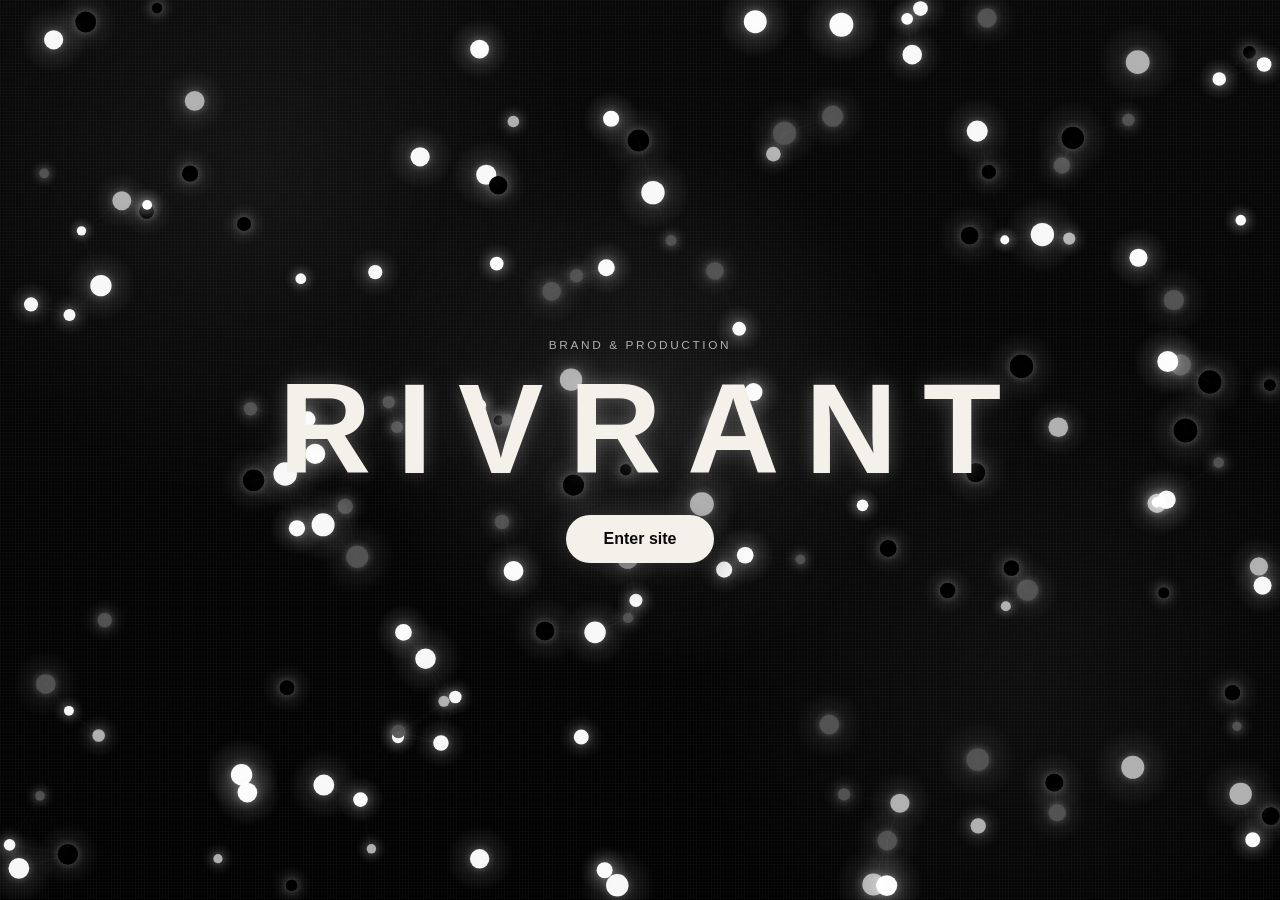
==== index.html @ 8c3633f3 "Update index.html" ====
<!DOCTYPE html>
<html lang="en">
<head>
  <meta charset="UTF-8">
  <meta name="viewport" content="width=device-width, initial-scale=1.0">
  <title>RIVRANT</title>
  <meta name="description" content="RIVRANT is a creative production studio focused on cinematic visuals, culture-led storytelling, and high-end brand direction.">
  <link rel="stylesheet" href="style.css">
</head>
<body class="intro">
  <canvas id="particleOrbit"></canvas>
  <div class="page-bg"></div>
  <div class="noise"></div>

  <main class="intro-container">
    <span class="eyebrow">Brand &amp; Production</span>
    <h1>RIVRANT</h1>
    <a href="home.html" class="btn">Enter site</a>
  </main>

  <script>
const canvas = document.getElementById("particleOrbit");
const ctx = canvas.getContext("2d", { alpha: true });

let particles = [];
let w = 0;
let h = 0;
let dpr = Math.min(window.devicePixelRatio || 1, 2);
let animationFrame;
let resizeTimer;

const isMobile = () => window.matchMedia("(max-width: 768px)").matches;

function getViewport() {
  return {
    width: Math.max(1, document.documentElement.clientWidth || window.innerWidth),
    height: Math.max(1, window.innerHeight || document.documentElement.clientHeight)
  };
}

function resize(force = false) {
  const viewport = getViewport();
  const nextW = Math.round(viewport.width);
  const nextH = Math.round(viewport.height);

  // Prevent mobile browser-bar dragging from constantly rebuilding the animation.
  const tinyMobileHeightShift = isMobile() && nextW === w && Math.abs(nextH - h) < 90;
  if (!force && tinyMobileHeightShift) return;

  const oldW = w || nextW;
  const oldH = h || nextH;

  w = nextW;
  h = nextH;
  dpr = Math.min(window.devicePixelRatio || 1, 2);

  canvas.width = Math.floor(w * dpr);
  canvas.height = Math.floor(h * dpr);
  canvas.style.width = w + "px";
  canvas.style.height = h + "px";
  ctx.setTransform(dpr, 0, 0, dpr, 0, 0);

  if (!particles.length || force) {
    init();
    return;
  }

  const scaleX = w / oldW;
  const scaleY = h / oldH;
  particles.forEach((particle) => {
    particle.x = Math.min(w - particle.size, Math.max(particle.size, particle.x * scaleX));
    particle.y = Math.min(h - particle.size, Math.max(particle.size, particle.y * scaleY));
  });
}

class Particle {
  constructor() {
    this.size = isMobile() ? 4 + Math.random() * 5.5 : 4.5 + Math.random() * 7.5;
    this.x = this.size + Math.random() * Math.max(1, w - this.size * 2);
    this.y = this.size + Math.random() * Math.max(1, h - this.size * 2);

    const speed = isMobile() ? 0.45 + Math.random() * 0.75 : 0.55 + Math.random() * 1.05;
    const angle = Math.random() * Math.PI * 2;
    this.vx = Math.cos(angle) * speed;
    this.vy = Math.sin(angle) * speed;

    this.pulse = Math.random() * Math.PI * 2;
    this.pulseSpeed = 0.018 + Math.random() * 0.025;

    const palette = [
      { core: "rgba(255,255,255,0.98)", glow: "rgba(255,255,255,0.14)", line: "rgba(255,255,255," },
      { core: "rgba(225,225,225,0.96)", glow: "rgba(245,245,245,0.11)", line: "rgba(230,230,230," },
      { core: "rgba(165,165,165,0.94)", glow: "rgba(210,210,210,0.09)", line: "rgba(205,205,205," },
      { core: "rgba(82,82,82,0.95)", glow: "rgba(255,255,255,0.07)", line: "rgba(170,170,170," },
      { core: "rgba(12,12,12,0.98)", glow: "rgba(255,255,255,0.08)", line: "rgba(135,135,135," }
    ];

    Object.assign(this, palette[Math.floor(Math.random() * palette.length)]);
  }

  update() {
    this.x += this.vx;
    this.y += this.vy;
    this.pulse += this.pulseSpeed;

    if (this.x <= this.size) {
      this.x = this.size;
      this.vx *= -1;
    } else if (this.x >= w - this.size) {
      this.x = w - this.size;
      this.vx *= -1;
    }

    if (this.y <= this.size) {
      this.y = this.size;
      this.vy *= -1;
    } else if (this.y >= h - this.size) {
      this.y = h - this.size;
      this.vy *= -1;
    }
  }

  draw() {
    const pulseGlow = 1 + Math.sin(this.pulse) * 0.08;
    const glowRadius = this.size * (3.2 * pulseGlow);

    const gradient = ctx.createRadialGradient(this.x, this.y, 0, this.x, this.y, glowRadius);
    gradient.addColorStop(0, this.glow);
    gradient.addColorStop(0.28, this.glow);
    gradient.addColorStop(1, "rgba(255,255,255,0)");

    ctx.save();
    ctx.globalCompositeOperation = "screen";
    ctx.beginPath();
    ctx.arc(this.x, this.y, glowRadius, 0, Math.PI * 2);
    ctx.fillStyle = gradient;
    ctx.fill();
    ctx.restore();

    ctx.save();
    ctx.shadowBlur = 8;
    ctx.shadowColor = "rgba(255,255,255,0.28)";
    ctx.beginPath();
    ctx.arc(this.x, this.y, this.size, 0, Math.PI * 2);
    ctx.fillStyle = this.core;
    ctx.fill();
    ctx.restore();
  }
}

function init() {
  particles = [];
  const amount = isMobile() ? 80 : 150;

  for (let i = 0; i < amount; i++) {
    particles.push(new Particle());
  }
}

function connectParticles() {
  const maxDistance = isMobile() ? 128 : 300;

  for (let i = 0; i < particles.length; i++) {
    for (let j = i + 1; j < particles.length; j++) {
      const dx = particles[i].x - particles[j].x;
      const dy = particles[i].y - particles[j].y;
      const distance = Math.sqrt(dx * dx + dy * dy);

      if (distance < maxDistance) {
        const opacity = Math.max(0, 0.10 - distance / 950);
        ctx.beginPath();
        ctx.moveTo(particles[i].x, particles[i].y);
        ctx.lineTo(particles[j].x, particles[j].y);
        ctx.strokeStyle = particles[i].line + opacity + ")";
        ctx.lineWidth = 0.65;
        ctx.stroke();
      }
    }
  }
}

function animate() {
  ctx.clearRect(0, 0, w, h);

  particles.forEach((particle) => {
    particle.update();
    particle.draw();
  });

  connectParticles();
  animationFrame = requestAnimationFrame(animate);
}

function queueResize(force = false) {
  clearTimeout(resizeTimer);
  resizeTimer = setTimeout(() => resize(force), 120);
}

// Stop the index screen from rubber-band scrolling/glitching on mobile.
document.addEventListener("touchmove", (event) => event.preventDefault(), { passive: false });
window.addEventListener("resize", () => queueResize(false), { passive: true });
window.addEventListener("orientationchange", () => queueResize(true), { passive: true });

resize(true);
animate();
</script>
</body>
</html>
---- style.css ----
:root {
  --bg: #050505;
  --bg-soft: #0b0b0b;
  --panel: rgba(255,255,255,0.06);
  --panel-strong: rgba(255,255,255,0.1);
  --text: #f4f1eb;
  --muted: rgba(244,241,235,0.7);
  --line: rgba(255,255,255,0.1);
  --max: 1240px;
  --shadow: 0 20px 60px rgba(0,0,0,0.35);
}

* {
  box-sizing: border-box;
  margin: 0;
  padding: 0;
}

html {
  scroll-behavior: smooth;
}

body {
  font-family: Inter, -apple-system, BlinkMacSystemFont, "Segoe UI", sans-serif;
  background: var(--bg);
  color: var(--text);
  line-height: 1.5;
  overflow-x: hidden;
}

a {
  color: inherit;
  text-decoration: none;
}

img,
video {
  max-width: 100%;
  display: block;
}

.page-bg {
  position: fixed;
  inset: 0;
  z-index: -2;
  background:
    radial-gradient(circle at top left, rgba(255,255,255,0.08), transparent 34%),
    radial-gradient(circle at 80% 10%, rgba(255,255,255,0.03), transparent 24%),
    linear-gradient(180deg, #090909 0%, #040404 100%);
}

.noise {
  position: fixed;
  inset: 0;
  z-index: -1;
  pointer-events: none;
  opacity: 0.025;
  background-image:
    linear-gradient(rgba(255,255,255,0.75) 1px, transparent 1px),
    linear-gradient(90deg, rgba(255,255,255,0.75) 1px, transparent 1px);
  background-size: 3px 3px;
}

.container {
  width: min(var(--max), calc(100% - 40px));
  margin: 0 auto;
}

.section {
  padding: 90px 0;
}

.eyebrow {
  display: inline-block;
  margin-bottom: 18px;
  color: var(--muted);
  text-transform: uppercase;
  letter-spacing: 0.22em;
  font-size: 0.74rem;
}

.section-title {
  font-size: clamp(2rem, 4vw, 4rem);
  line-height: 0.95;
  letter-spacing: -0.04em;
  margin-bottom: 16px;
}

.section-copy {
  max-width: 640px;
  color: var(--muted);
  font-size: 1.02rem;
}

.nav {
  position: sticky;
  top: 0;
  z-index: 50;
  border-bottom: 1px solid var(--line);
  background: rgba(5,5,5,0.72);
  backdrop-filter: blur(16px);
}

.nav-inner {
  width: min(var(--max), calc(100% - 40px));
  margin: 0 auto;
  min-height: 74px;
  display: flex;
  align-items: center;
  justify-content: center;
  gap: 24px;
}

.logo {
  font-size: 0.95rem;
  letter-spacing: 0.36em;
  font-weight: 700;
  flex-shrink: 0;
}

.nav-links {
  display: flex;
  flex-wrap: wrap;
  justify-content: flex-end;
  gap: 18px;
}

.nav-links a {
  color: var(--muted);
  font-size: 0.92rem;
  transition: color 0.25s ease, opacity 0.25s ease, border-color 0.25s ease, background 0.25s ease;
}

.nav-links a:hover,
.nav-links a.active {
  color: var(--text);
}

body.intro {
  min-height: 100vh;
  overflow: hidden;
  background: var(--bg);
  color: var(--text);
  position: relative;
}

#particleOrbit {
  position: fixed;
  inset: 0;
  width: 100%;
  height: 100%;
  z-index: 0;
  pointer-events: none;
  opacity: 1;
}

.intro {
  min-height: 100vh;
  text-align: center;
}

.intro-container {
  position: relative;
  z-index: 2;
  min-height: 100vh;
  width: min(var(--max), calc(100% - 40px));
  margin: 0 auto;
  padding: 0 20px;
  display: flex;
  flex-direction: column;
  justify-content: center;
  align-items: center;
  text-align: center;
}

.intro .eyebrow {
  margin-bottom: 16px;
}

.intro h1 {
  font-size: clamp(3.4rem, 12vw, 8rem);
  line-height: 0.9;
  letter-spacing: 0.24em;
  margin-bottom: 14px;
}

.intro p {
  max-width: 560px;
  margin: 0 auto;
  color: var(--muted);
  font-size: 1.02rem;
}

.btn,
.btn-secondary {
  display: inline-flex;
  align-items: center;
  justify-content: center;
  min-height: 48px;
  padding: 0 22px;
  border-radius: 999px;
  border: 1px solid transparent;
  transition: transform 0.25s ease, border-color 0.25s ease, background 0.25s ease;
}

.btn {
  margin-top: 28px;
  background: var(--text);
  color: #090909;
  font-weight: 600;
}

.btn:hover,
.btn-secondary:hover {
  transform: translateY(-2px);
}

.btn-secondary {
  border-color: var(--line);
  color: var(--text);
  background: rgba(255,255,255,0.04);
}

.cta-row {
  display: flex;
  gap: 14px;
  flex-wrap: wrap;
  margin-top: 30px;
}

.cta-row .btn,
.cta-row .btn-secondary {
  margin-top: 0;
}

.hero {
  min-height: calc(100vh - 74px);
  display: grid;
  align-items: end;
  padding: 64px 0 70px;
}

.hero-grid {
  display: grid;
  grid-template-columns: 1.15fr 0.85fr;
  gap: 28px;
  align-items: stretch;
}

.hero-copy {
  display: flex;
  flex-direction: column;
  justify-content: end;
}

.hero-copy h1 {
  font-size: clamp(3rem, 7vw, 6.8rem);
  line-height: 0.92;
  letter-spacing: -0.05em;
  max-width: 820px;
}

.hero-copy p {
  max-width: 620px;
  margin-top: 18px;
  color: var(--muted);
  font-size: 1.06rem;
}

.hero-editorial-split {
  position: relative;
  min-height: calc(100vh - 74px);
  display: flex;
  align-items: center;
  overflow: hidden;
  padding: 0;
}

.hero-backdrop {
  position: absolute;
  inset: 0;
  z-index: 0;
}

.hero-bg-image {
  width: 100%;
  height: 100%;
  object-fit: cover;
  object-position: center center;
  filter: blur(6px) saturate(0.9) brightness(0.55);
  transform: scale(1.06);
}

.hero-editorial-wash {
  position: absolute;
  inset: 0;
  z-index: 1;
  background:
    linear-gradient(90deg, rgba(0,0,0,0.72) 0%, rgba(0,0,0,0.42) 42%, rgba(0,0,0,0.52) 100%),
    linear-gradient(180deg, rgba(0,0,0,0.18) 0%, rgba(0,0,0,0.28) 40%, rgba(0,0,0,0.74) 100%);
}

.hero-editorial-shell {
  position: relative;
  z-index: 2;
  display: grid;
  grid-template-columns: minmax(0, 1fr) 420px;
  gap: 34px;
  align-items: center;
  width: 100%;
  padding: 72px 0;
}

.editorial-copy {
  max-width: 700px;
}

.editorial-copy h1 {
  max-width: 760px;
  font-size: clamp(3.2rem, 7vw, 6.6rem);
  line-height: 0.9;
  letter-spacing: -0.05em;
  text-wrap: balance;
}

.editorial-copy p {
  max-width: 560px;
  margin-top: 18px;
  font-size: 1.04rem;
  color: rgba(244,241,235,0.82);
}

.hero-editorial-panel {
  position: relative;
  height: min(72vh, 760px);
  min-height: 520px;
  border-radius: 28px;
  overflow: hidden;
  border: 1px solid rgba(255,255,255,0.14);
  box-shadow: 0 30px 80px rgba(0,0,0,0.45);
  background: rgba(255,255,255,0.04);
}

.hero-panel-image {
  width: 100%;
  height: 100%;
  object-fit: cover;
  object-position: center top;
}

.hero-panel-badge {
  position: absolute;
  left: 18px;
  bottom: 18px;
  padding: 10px 14px;
  border-radius: 999px;
  background: rgba(0,0,0,0.52);
  border: 1px solid rgba(255,255,255,0.12);
  backdrop-filter: blur(10px);
  font-size: 0.8rem;
  letter-spacing: 0.14em;
  text-transform: uppercase;
}

.hero-card,
.feature-card,
.stat,
.gallery-item,
.contact-card,
.service-card,
.mosaic-card,
.video-card {
  border: 1px solid var(--line);
  background: var(--panel);
  border-radius: 24px;
  overflow: hidden;
  box-shadow: var(--shadow);
}

.hero-card {
  min-height: 540px;
  position: relative;
}

.cover {
  width: 100%;
  height: 100%;
  object-fit: cover;
}

.card-overlay {
  position: absolute;
  inset: auto 0 0 0;
  padding: 22px;
  background: linear-gradient(180deg, transparent, rgba(0,0,0,0.74));
}

.card-overlay h3 {
  font-size: 1.1rem;
  margin-bottom: 6px;
}

.card-overlay p {
  color: rgba(255,255,255,0.76);
  font-size: 0.95rem;
}

.stats-grid,
.services-grid,
.gallery-grid,
.contact-grid,
.mosaic-grid,
.feature-grid {
  display: grid;
  gap: 18px;
}

.stats-grid {
  grid-template-columns: repeat(3, 1fr);
  margin-top: 26px;
}

.stat {
  padding: 22px;
}

.stat strong {
  display: block;
  font-size: 2rem;
  margin-bottom: 6px;
}

.stat span {
  color: var(--muted);
  font-size: 0.95rem;
}

.services-grid {
  grid-template-columns: repeat(3, 1fr);
  margin-top: 32px;
}

.service-card {
  padding: 26px;
}

.service-card h3 {
  margin-bottom: 10px;
  font-size: 1.08rem;
}

.service-card p {
  color: var(--muted);
}

.feature-grid {
  grid-template-columns: 1.2fr 0.8fr;
}

.feature-card {
  min-height: 420px;
  position: relative;
}

.feature-card.copy {
  padding: 34px;
  display: flex;
  flex-direction: column;
  justify-content: space-between;
}

.feature-card.copy p,
.feature-card.copy li {
  color: var(--muted);
}

.feature-card.copy ul {
  padding-left: 18px;
  display: grid;
  gap: 12px;
}

.mosaic-grid {
  grid-template-columns: repeat(12, 1fr);
  margin-top: 28px;
}

.mosaic-card {
  position: relative;
  min-height: 250px;
}

.mosaic-card.tall {
  grid-column: span 4;
  min-height: 540px;
}

.mosaic-card.wide {
  grid-column: span 8;
  min-height: 540px;
}

.mosaic-card.half {
  grid-column: span 6;
  min-height: 380px;
}

.mosaic-card .label {
  position: absolute;
  left: 18px;
  bottom: 18px;
  padding: 10px 14px;
  border-radius: 999px;
  background: rgba(0,0,0,0.5);
  border: 1px solid rgba(255,255,255,0.12);
  backdrop-filter: blur(10px);
  font-size: 0.9rem;
}

.gallery-grid {
  grid-template-columns: repeat(3, 1fr);
  margin-top: 30px;
}

.gallery-item {
  position: relative;
  aspect-ratio: 4 / 5;
}

.gallery-caption {
  position: absolute;
  inset: auto 14px 14px 14px;
  padding: 12px 14px;
  border-radius: 16px;
  background: rgba(0,0,0,0.42);
  backdrop-filter: blur(8px);
  font-size: 0.92rem;
}

.page-hero {
  padding: 76px 0 20px;
}

.page-hero-grid {
  display: grid;
  grid-template-columns: 0.95fr 1.05fr;
  gap: 28px;
  align-items: end;
}

.page-hero-copy h1 {
  font-size: clamp(2.8rem, 7vw, 5.5rem);
  line-height: 0.94;
  letter-spacing: -0.04em;
}

.page-hero-copy p {
  color: var(--muted);
  margin-top: 18px;
  max-width: 580px;
}

.page-hero-media {
  min-height: 520px;
  border-radius: 26px;
  overflow: hidden;
  border: 1px solid var(--line);
  box-shadow: var(--shadow);
}

.contact-grid {
  grid-template-columns: 1fr 1fr;
  margin-top: 30px;
}

.contact-card {
  padding: 28px;
}

.contact-card h3 {
  margin-bottom: 12px;
  font-size: 1.08rem;
}

.contact-card p,
.contact-card li {
  color: var(--muted);
}

.contact-card ul {
  list-style: none;
  display: grid;
  gap: 12px;
}

.contact-card form {
  display: grid;
  gap: 12px;
}

.contact-card input,
.contact-card textarea {
  width: 100%;
  padding: 14px 16px;
  border-radius: 16px;
  border: 1px solid var(--line);
  background: rgba(255,255,255,0.04);
  color: var(--text);
  font: inherit;
}

.contact-card textarea {
  min-height: 140px;
  resize: vertical;
}

.footer {
  border-top: 1px solid var(--line);
  padding: 28px 0 40px;
  color: var(--muted);
}

.footer-inner {
  width: min(var(--max), calc(100% - 40px));
  margin: 0 auto;
  display: flex;
  justify-content: space-between;
  gap: 20px;
  flex-wrap: wrap;
}

video.cover {
  background: #000;
}

.video-grid {
  display: grid;
  gap: 18px;
  margin-top: 28px;
}

.featured-videos {
  grid-template-columns: repeat(2, minmax(0, 1fr));
}

.secondary-videos {
  grid-template-columns: repeat(2, minmax(0, 1fr));
}

.video-frame {
  position: relative;
  background: #000;
}

.square-frame {
  aspect-ratio: 1 / 1;
}

.video-frame video {
  width: 100%;
  height: 100%;
  display: block;
}

.video-meta {
  padding: 20px 20px 22px;
}

.video-meta h3 {
  font-size: 1.08rem;
  margin-bottom: 8px;
}

.video-meta p {
  color: var(--muted);
}

.video-meta.compact p {
  font-size: 0.95rem;
}

.video-tag {
  display: inline-flex;
  align-items: center;
  margin-bottom: 10px;
  padding: 8px 12px;
  border-radius: 999px;
  border: 1px solid var(--line);
  background: rgba(255,255,255,0.05);
  color: var(--text);
  font-size: 0.76rem;
  letter-spacing: 0.14em;
  text-transform: uppercase;
}

@media (hover: hover) and (pointer: fine) {
  .gallery-item,
  .feature-card,
  .video-card,
  .service-card,
  .mosaic-card,
  .hero-card,
  .hero-editorial-panel,
  .contact-card,
  .stat {
    transition: transform 0.28s ease, border-color 0.28s ease, background 0.28s ease;
  }

  .gallery-item:hover,
  .feature-card:hover,
  .video-card:hover,
  .service-card:hover,
  .mosaic-card:hover,
  .hero-card:hover,
  .hero-editorial-panel:hover,
  .contact-card:hover,
  .stat:hover {
    transform: translateY(-4px);
    border-color: rgba(255,255,255,0.18);
  }
}

@media (max-width: 980px) {
  .hero-grid,
  .feature-grid,
  .page-hero-grid,
  .contact-grid,
  .services-grid,
  .gallery-grid,
  .stats-grid,
  .featured-videos,
  .secondary-videos {
    grid-template-columns: 1fr;
  }

  .hero {
    min-height: auto;
    padding: 44px 0 60px;
  }

  .hero-editorial-split {
    min-height: auto;
    align-items: end;
  }

  .hero-editorial-shell {
    grid-template-columns: 1fr;
    gap: 22px;
    padding: 88px 0 48px;
  }

  .hero-editorial-panel {
    width: min(100%, 520px);
    height: 62vh;
    min-height: 420px;
  }

  .hero-card,
  .page-hero-media,
  .feature-card {
    min-height: 420px;
  }

  .mosaic-grid {
    grid-template-columns: 1fr 1fr;
  }

  .mosaic-card.tall,
  .mosaic-card.wide,
  .mosaic-card.half {
    grid-column: span 1;
    min-height: 320px;
  }

  .nav-inner {
    align-items: flex-start;
    padding: 16px 0;
    min-height: auto;
  }
}

@media (max-width: 768px) {
  .container,
  .nav-inner,
  .footer-inner,
  .intro-container {
    width: min(var(--max), calc(100% - 24px));
  }

  .section {
    padding: 48px 0;
  }

  .page-hero {
    padding: 42px 0 12px;
  }

  .hero {
    padding: 28px 0 48px;
    min-height: auto;
  }

  .hero-bg-image {
    filter: blur(4px) saturate(0.9) brightness(0.48);
    transform: scale(1.04);
  }

  .hero-editorial-shell {
    padding: 68px 0 30px;
    gap: 18px;
  }

  .nav-inner {
    display: block;
    padding: 12px 0 10px;
  }

  .logo {
    display: block;
    margin-bottom: 10px;
    font-size: 0.88rem;
    letter-spacing: 0.28em;
  }

  .nav-links {
    display: grid;
    grid-template-columns: repeat(3, minmax(0, 1fr));
    gap: 8px;
    justify-content: stretch;
  }

  .nav-links a {
    display: flex;
    align-items: center;
    justify-content: center;
    min-height: 38px;
    padding: 8px 10px;
    border: 1px solid var(--line);
    border-radius: 999px;
    background: rgba(255,255,255,0.03);
    font-size: 0.8rem;
    text-align: center;
    line-height: 1.2;
  }

  .nav-links a.active {
    background: rgba(255,255,255,0.08);
    border-color: rgba(255,255,255,0.16);
  }

  .intro h1 {
    font-size: clamp(2.8rem, 16vw, 4.8rem);
    letter-spacing: 0.14em;
  }

  .hero-copy h1,
  .page-hero-copy h1,
  .editorial-copy h1 {
    font-size: clamp(2.15rem, 10vw, 3.4rem);
    line-height: 0.96;
    letter-spacing: -0.04em;
  }

  .section-title {
    font-size: clamp(1.85rem, 9vw, 2.7rem);
    line-height: 0.98;
  }

  .hero-copy p,
  .page-hero-copy p,
  .section-copy,
  .intro p,
  .service-card p,
  .video-meta p,
  .feature-card.copy p,
  .feature-card.copy li,
  .contact-card p,
  .contact-card li,
  .stat span,
  .editorial-copy p {
    font-size: 0.96rem;
    line-height: 1.55;
  }

  .editorial-copy {
    max-width: 100%;
  }

  .editorial-copy p {
    max-width: 100%;
  }

  .cta-row {
    display: grid;
    grid-template-columns: 1fr;
    gap: 10px;
    width: 100%;
  }

  .btn,
  .btn-secondary {
    width: 100%;
    min-height: 46px;
    padding: 0 18px;
  }

  .btn {
    margin-top: 22px;
  }

  .cta-row .btn,
  .cta-row .btn-secondary {
    margin-top: 0;
  }

  .hero-editorial-panel {
    width: 100%;
    min-height: 360px;
    height: 54vh;
    border-radius: 20px;
  }

  .hero-card,
  .feature-card,
  .page-hero-media {
    min-height: 300px;
  }

  .hero-card,
  .feature-card,
  .stat,
  .gallery-item,
  .contact-card,
  .service-card,
  .mosaic-card,
  .video-card,
  .page-hero-media {
    border-radius: 18px;
  }

  .service-card,
  .contact-card,
  .feature-card.copy,
  .video-meta,
  .stat {
    padding: 18px;
  }

  .card-overlay {
    padding: 16px;
  }

  .gallery-grid {
    gap: 14px;
    margin-top: 22px;
  }

  .gallery-item {
    aspect-ratio: 4 / 5.25;
  }

  .gallery-caption {
    inset: auto 10px 10px 10px;
    padding: 10px 12px;
    border-radius: 14px;
    font-size: 0.84rem;
  }

  .mosaic-grid {
    grid-template-columns: 1fr;
    gap: 14px;
  }

  .mosaic-card.tall,
  .mosaic-card.wide,
  .mosaic-card.half {
    grid-column: span 1;
    min-height: 260px;
  }

  .mosaic-card .label,
  .video-tag {
    font-size: 0.76rem;
  }

  .stats-grid,
  .services-grid,
  .feature-grid,
  .contact-grid,
  .featured-videos,
  .secondary-videos,
  .page-hero-grid,
  .hero-grid {
    grid-template-columns: 1fr;
    gap: 14px;
  }

  .page-hero-copy,
  .hero-copy {
    gap: 0;
  }

  .video-grid {
    gap: 14px;
    margin-top: 22px;
  }

  .video-meta h3,
  .service-card h3,
  .contact-card h3,
  .card-overlay h3 {
    font-size: 1rem;
  }

  .footer {
    padding: 22px 0 28px;
  }

  .footer-inner {
    font-size: 0.85rem;
    gap: 8px;
    flex-direction: column;
  }
}

@media (max-width: 520px) {
  .nav-links {
    grid-template-columns: repeat(2, minmax(0, 1fr));
  }

  .hero-copy h1,
  .page-hero-copy h1,
  .editorial-copy h1 {
    font-size: clamp(1.95rem, 11vw, 2.8rem);
  }

  .section-title {
    font-size: clamp(1.7rem, 9vw, 2.3rem);
  }

  .hero-editorial-shell {
    padding: 58px 0 24px;
  }

  .hero-editorial-panel {
    min-height: 320px;
    height: 48vh;
  }

  .hero-panel-badge {
    font-size: 0.72rem;
    left: 12px;
    bottom: 12px;
  }

  .page-hero-media,
  .hero-card,
  .feature-card {
    min-height: 260px;
  }

  .square-frame {
    aspect-ratio: 4 / 5;
  }

  .contact-card input,
  .contact-card textarea {
    padding: 13px 14px;
    border-radius: 14px;
  }
}

/* === INDEX INTRO LOCKED SCREEN FIX === */
html:has(body.intro) {
  width: 100%;
  height: 100%;
  overflow: hidden;
  overscroll-behavior: none;
}

body.intro {
  width: 100%;
  height: 100vh;
  height: 100svh;
  min-height: 100vh;
  min-height: 100svh;
  overflow: hidden;
  position: fixed;
  inset: 0;
  overscroll-behavior: none;
  touch-action: none;
  -webkit-user-select: none;
  user-select: none;
  background: #030303;
}

body.intro .page-bg,
body.intro .noise,
body.intro #particleOrbit {
  position: fixed;
  inset: 0;
}

body.intro .page-bg {
  z-index: 0;
  background:
    radial-gradient(circle at 50% 45%, rgba(255,255,255,0.08), transparent 34%),
    radial-gradient(circle at 20% 20%, rgba(255,255,255,0.05), transparent 26%),
    radial-gradient(circle at 80% 75%, rgba(255,255,255,0.045), transparent 28%),
    linear-gradient(180deg, #070707 0%, #010101 100%);
}

body.intro .noise {
  z-index: 1;
  opacity: 0.035;
}

body.intro #particleOrbit {
  z-index: 2;
  width: 100vw;
  height: 100vh;
  height: 100svh;
  pointer-events: none;
  opacity: 1;
  filter: contrast(1.12) brightness(1.08);
}

body.intro .intro-container {
  position: fixed;
  inset: 0;
  z-index: 5;
  width: 100%;
  height: 100vh;
  height: 100svh;
  min-height: 0;
  margin: 0;
  padding: 24px;
  display: flex;
  flex-direction: column;
  align-items: center;
  justify-content: center;
  text-align: center;
  pointer-events: none;
}

body.intro .intro-container .eyebrow,
body.intro .intro-container h1,
body.intro .intro-container .btn {
  pointer-events: auto;
}

body.intro .intro-container .eyebrow {
  margin: 0 0 18px;
  text-align: center;
  text-shadow: 0 0 26px rgba(255,255,255,0.24);
}

body.intro .intro-container h1 {
  width: 100%;
  margin: 0;
  text-align: center;
  font-size: clamp(3rem, 13vw, 8rem);
  line-height: 0.88;
  letter-spacing: 0.2em;
  text-indent: 0.2em;
  text-shadow:
    0 0 18px rgba(255,255,255,0.24),
    0 0 62px rgba(255,255,255,0.12);
}

body.intro .intro-container .btn {
  width: auto;
  min-width: 148px;
  margin: 30px auto 0;
  flex: 0 0 auto;
  box-shadow:
    0 0 28px rgba(255,255,255,0.18),
    0 12px 34px rgba(0,0,0,0.45);
}

@media (max-width: 768px) {
  body.intro .intro-container {
    width: 100%;
    padding: 22px;
  }

  body.intro .intro-container h1 {
    font-size: clamp(2.9rem, 16vw, 4.9rem);
    letter-spacing: 0.13em;
    text-indent: 0.13em;
  }

  body.intro .intro-container .btn {
    width: auto;
    min-width: 142px;
    padding: 0 24px;
  }
}
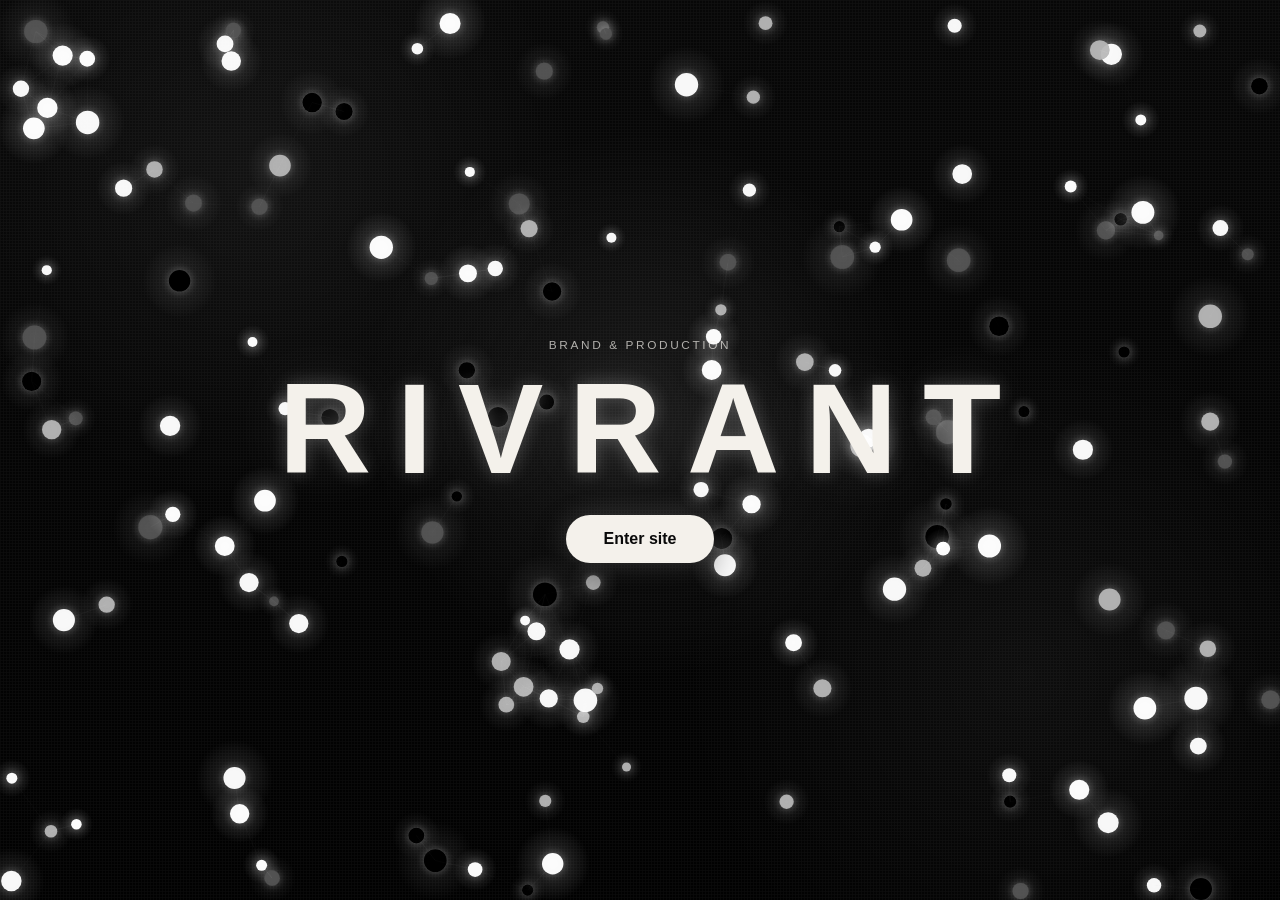
==== commit 795ab4aa: "Update index.html" ====
--- a/index.html
+++ b/index.html
@@ -158,7 +158,7 @@
 }
 
 function connectParticles() {
-  const maxDistance = isMobile() ? 128 : 300;
+  const maxDistance = isMobile() ? 250 : 800;
 
   for (let i = 0; i < particles.length; i++) {
     for (let j = i + 1; j < particles.length; j++) {
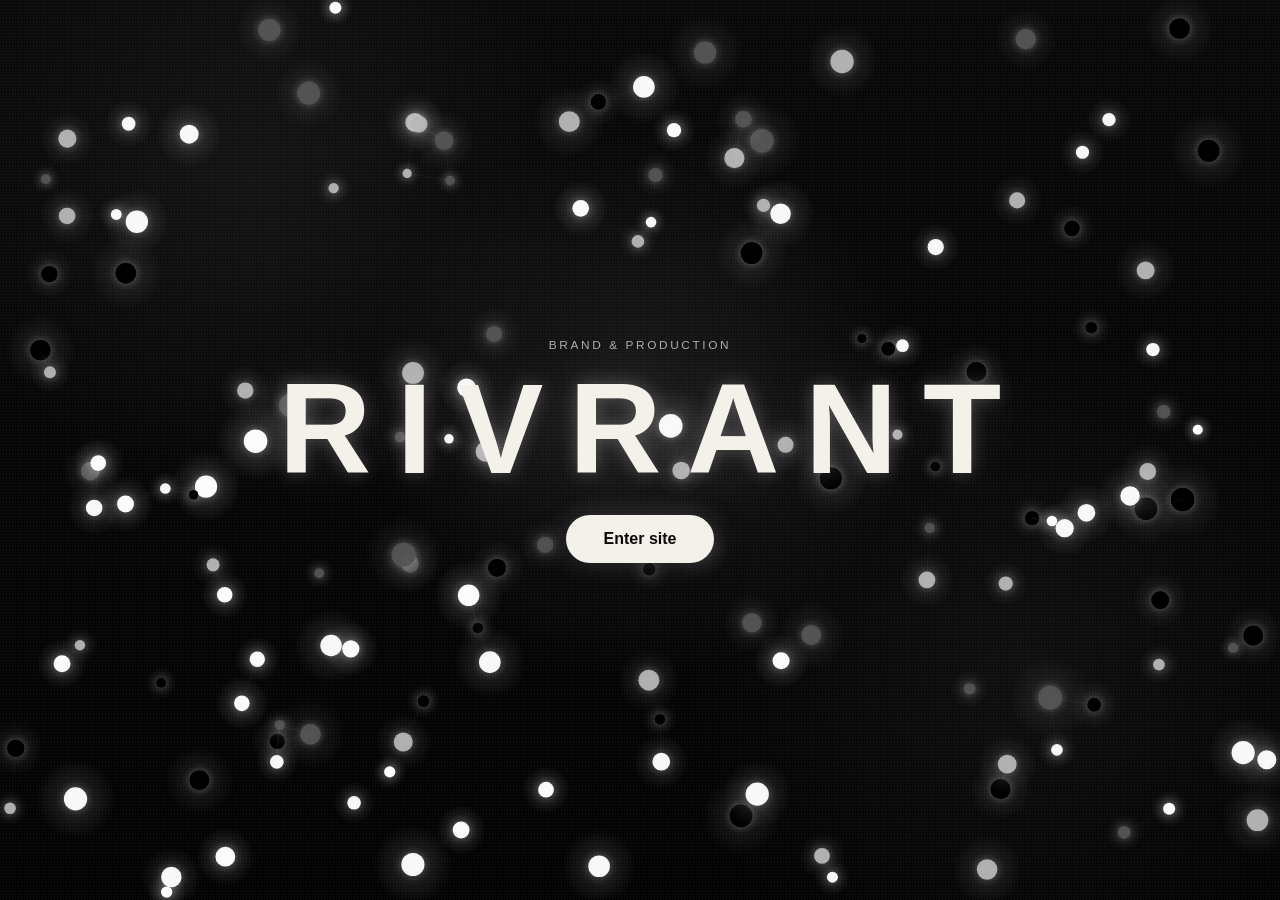
==== commit 574b4e87: "Update index.html" ====
--- a/index.html
+++ b/index.html
@@ -75,7 +75,7 @@
 
 class Particle {
   constructor() {
-    this.size = isMobile() ? 4 + Math.random() * 5.5 : 4.5 + Math.random() * 7.5;
+    this.size = isMobile() ? 1 + Math.random() * 5.5 : 4.5 + Math.random() * 7.5;
     this.x = this.size + Math.random() * Math.max(1, w - this.size * 2);
     this.y = this.size + Math.random() * Math.max(1, h - this.size * 2);
 
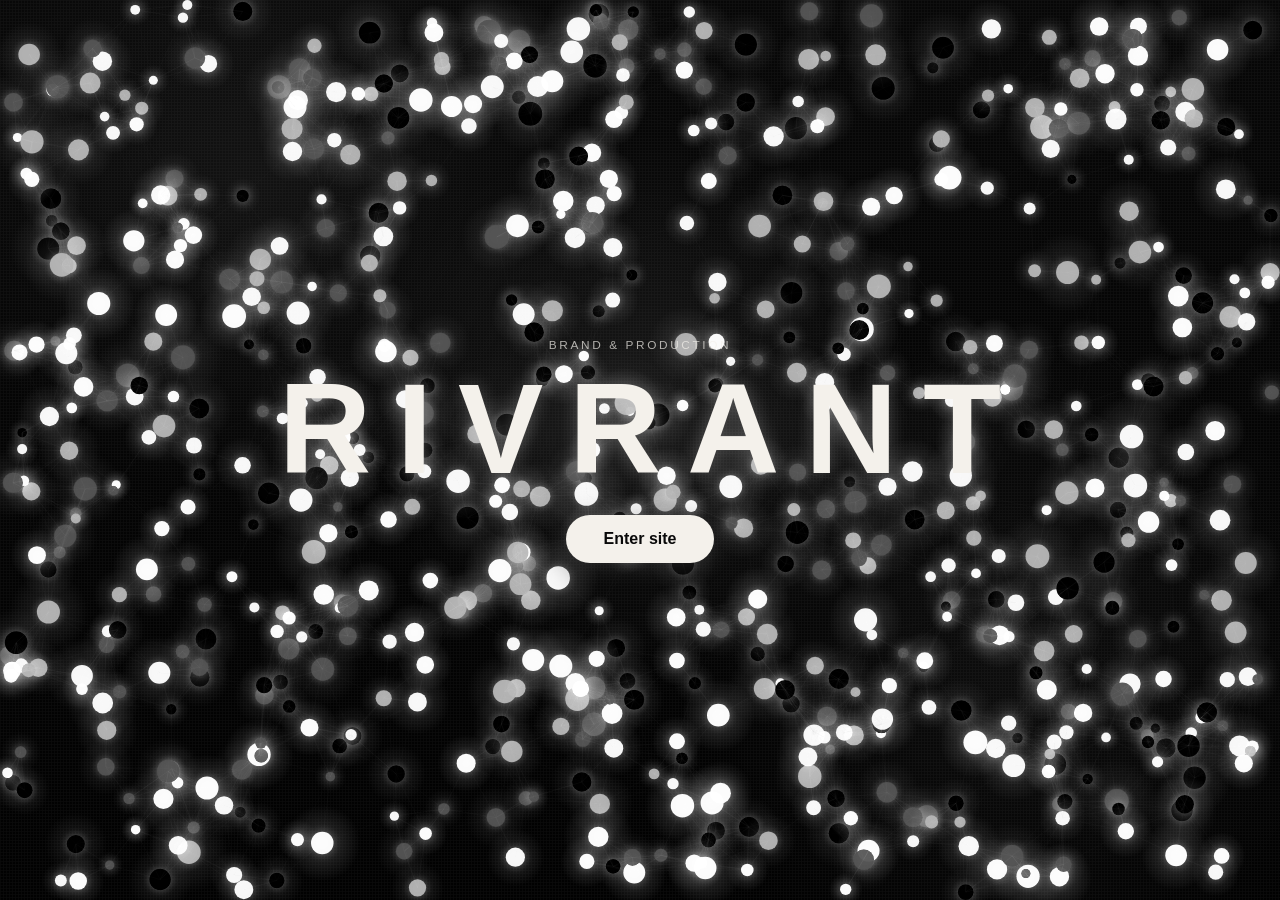
==== commit eb44d443: "Update index.html" ====
--- a/index.html
+++ b/index.html
@@ -79,7 +79,7 @@
     this.x = this.size + Math.random() * Math.max(1, w - this.size * 2);
     this.y = this.size + Math.random() * Math.max(1, h - this.size * 2);
 
-    const speed = isMobile() ? 0.45 + Math.random() * 0.75 : 0.55 + Math.random() * 1.05;
+    const speed = isMobile() ? 0.45 + Math.random() * 0.25 : 0.55 + Math.random() * 4.5;
     const angle = Math.random() * Math.PI * 2;
     this.vx = Math.cos(angle) * speed;
     this.vy = Math.sin(angle) * speed;
@@ -150,7 +150,7 @@
 
 function init() {
   particles = [];
-  const amount = isMobile() ? 80 : 150;
+  const amount = isMobile() ? 250 : 750;
 
   for (let i = 0; i < amount; i++) {
     particles.push(new Particle());
@@ -158,7 +158,7 @@
 }
 
 function connectParticles() {
-  const maxDistance = isMobile() ? 250 : 800;
+  const maxDistance = isMobile() ? 750 : 2000;
 
   for (let i = 0; i < particles.length; i++) {
     for (let j = i + 1; j < particles.length; j++) {
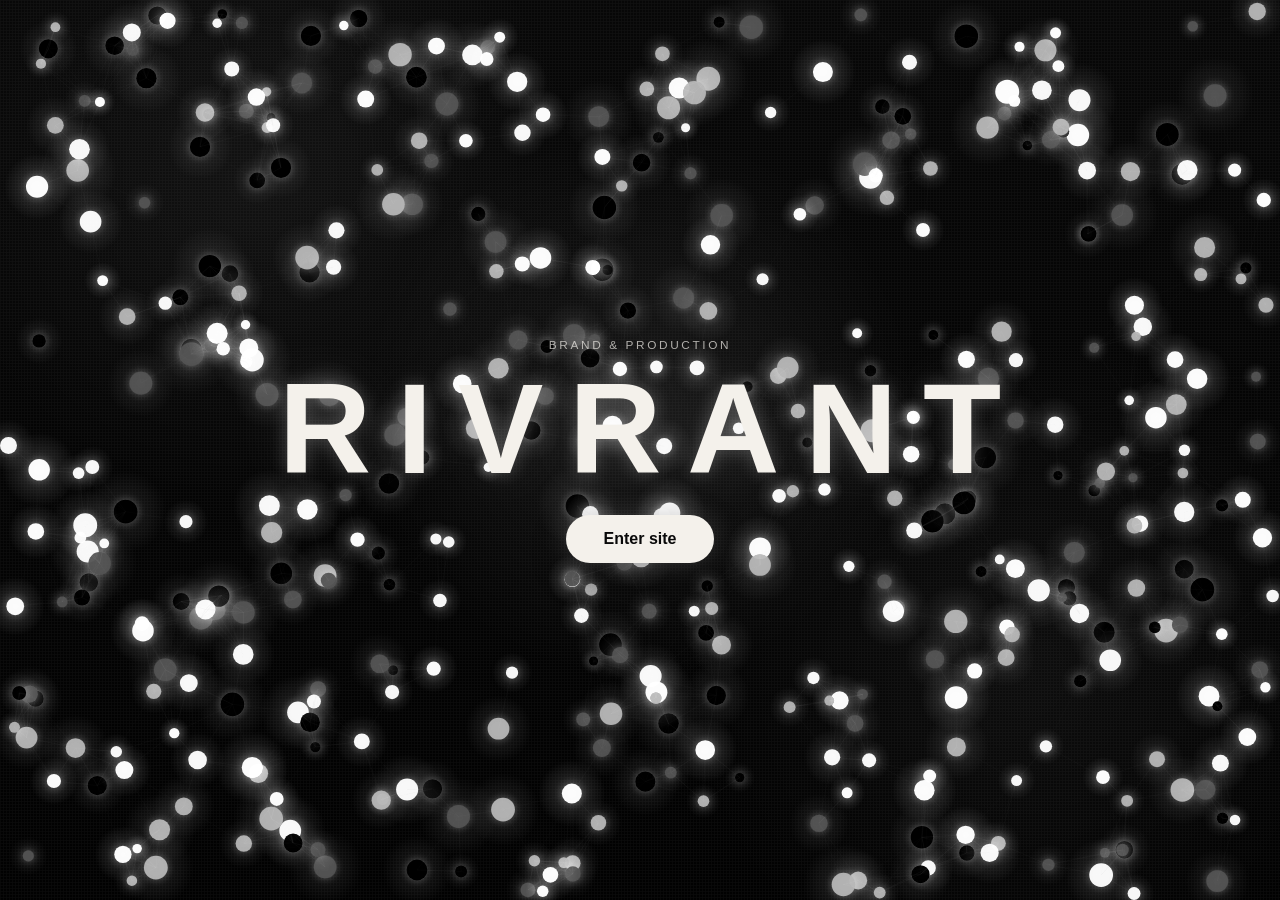
==== commit 6f28382d: "Update index.html" ====
--- a/index.html
+++ b/index.html
@@ -150,7 +150,7 @@
 
 function init() {
   particles = [];
-  const amount = isMobile() ? 250 : 750;
+  const amount = isMobile() ? 250 : 450;
 
   for (let i = 0; i < amount; i++) {
     particles.push(new Particle());
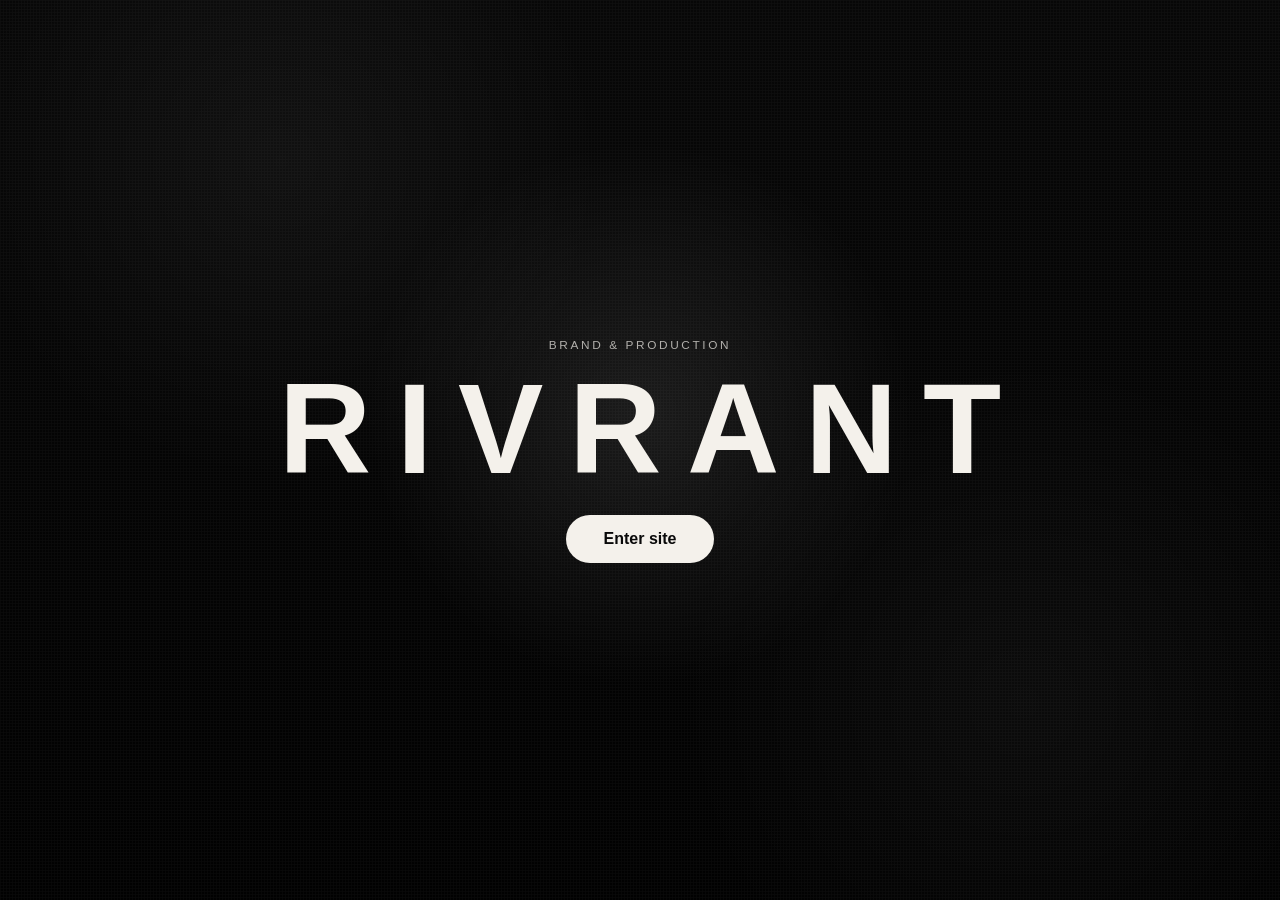
==== commit 3965e9a9: "Add files via upload" ====
--- a/index.html
+++ b/index.html
@@ -8,7 +8,6 @@
   <link rel="stylesheet" href="style.css">
 </head>
 <body class="intro">
-  <canvas id="particleOrbit"></canvas>
   <div class="page-bg"></div>
   <div class="noise"></div>
 
@@ -17,192 +16,5 @@
     <h1>RIVRANT</h1>
     <a href="home.html" class="btn">Enter site</a>
   </main>
-
-  <script>
-const canvas = document.getElementById("particleOrbit");
-const ctx = canvas.getContext("2d", { alpha: true });
-
-let particles = [];
-let w = 0;
-let h = 0;
-let dpr = Math.min(window.devicePixelRatio || 1, 2);
-let animationFrame;
-let resizeTimer;
-
-const isMobile = () => window.matchMedia("(max-width: 768px)").matches;
-
-function getViewport() {
-  return {
-    width: Math.max(1, document.documentElement.clientWidth || window.innerWidth),
-    height: Math.max(1, window.innerHeight || document.documentElement.clientHeight)
-  };
-}
-
-function resize(force = false) {
-  const viewport = getViewport();
-  const nextW = Math.round(viewport.width);
-  const nextH = Math.round(viewport.height);
-
-  // Prevent mobile browser-bar dragging from constantly rebuilding the animation.
-  const tinyMobileHeightShift = isMobile() && nextW === w && Math.abs(nextH - h) < 90;
-  if (!force && tinyMobileHeightShift) return;
-
-  const oldW = w || nextW;
-  const oldH = h || nextH;
-
-  w = nextW;
-  h = nextH;
-  dpr = Math.min(window.devicePixelRatio || 1, 2);
-
-  canvas.width = Math.floor(w * dpr);
-  canvas.height = Math.floor(h * dpr);
-  canvas.style.width = w + "px";
-  canvas.style.height = h + "px";
-  ctx.setTransform(dpr, 0, 0, dpr, 0, 0);
-
-  if (!particles.length || force) {
-    init();
-    return;
-  }
-
-  const scaleX = w / oldW;
-  const scaleY = h / oldH;
-  particles.forEach((particle) => {
-    particle.x = Math.min(w - particle.size, Math.max(particle.size, particle.x * scaleX));
-    particle.y = Math.min(h - particle.size, Math.max(particle.size, particle.y * scaleY));
-  });
-}
-
-class Particle {
-  constructor() {
-    this.size = isMobile() ? 1 + Math.random() * 5.5 : 4.5 + Math.random() * 7.5;
-    this.x = this.size + Math.random() * Math.max(1, w - this.size * 2);
-    this.y = this.size + Math.random() * Math.max(1, h - this.size * 2);
-
-    const speed = isMobile() ? 0.45 + Math.random() * 0.25 : 0.55 + Math.random() * 4.5;
-    const angle = Math.random() * Math.PI * 2;
-    this.vx = Math.cos(angle) * speed;
-    this.vy = Math.sin(angle) * speed;
-
-    this.pulse = Math.random() * Math.PI * 2;
-    this.pulseSpeed = 0.018 + Math.random() * 0.025;
-
-    const palette = [
-      { core: "rgba(255,255,255,0.98)", glow: "rgba(255,255,255,0.14)", line: "rgba(255,255,255," },
-      { core: "rgba(225,225,225,0.96)", glow: "rgba(245,245,245,0.11)", line: "rgba(230,230,230," },
-      { core: "rgba(165,165,165,0.94)", glow: "rgba(210,210,210,0.09)", line: "rgba(205,205,205," },
-      { core: "rgba(82,82,82,0.95)", glow: "rgba(255,255,255,0.07)", line: "rgba(170,170,170," },
-      { core: "rgba(12,12,12,0.98)", glow: "rgba(255,255,255,0.08)", line: "rgba(135,135,135," }
-    ];
-
-    Object.assign(this, palette[Math.floor(Math.random() * palette.length)]);
-  }
-
-  update() {
-    this.x += this.vx;
-    this.y += this.vy;
-    this.pulse += this.pulseSpeed;
-
-    if (this.x <= this.size) {
-      this.x = this.size;
-      this.vx *= -1;
-    } else if (this.x >= w - this.size) {
-      this.x = w - this.size;
-      this.vx *= -1;
-    }
-
-    if (this.y <= this.size) {
-      this.y = this.size;
-      this.vy *= -1;
-    } else if (this.y >= h - this.size) {
-      this.y = h - this.size;
-      this.vy *= -1;
-    }
-  }
-
-  draw() {
-    const pulseGlow = 1 + Math.sin(this.pulse) * 0.08;
-    const glowRadius = this.size * (3.2 * pulseGlow);
-
-    const gradient = ctx.createRadialGradient(this.x, this.y, 0, this.x, this.y, glowRadius);
-    gradient.addColorStop(0, this.glow);
-    gradient.addColorStop(0.28, this.glow);
-    gradient.addColorStop(1, "rgba(255,255,255,0)");
-
-    ctx.save();
-    ctx.globalCompositeOperation = "screen";
-    ctx.beginPath();
-    ctx.arc(this.x, this.y, glowRadius, 0, Math.PI * 2);
-    ctx.fillStyle = gradient;
-    ctx.fill();
-    ctx.restore();
-
-    ctx.save();
-    ctx.shadowBlur = 8;
-    ctx.shadowColor = "rgba(255,255,255,0.28)";
-    ctx.beginPath();
-    ctx.arc(this.x, this.y, this.size, 0, Math.PI * 2);
-    ctx.fillStyle = this.core;
-    ctx.fill();
-    ctx.restore();
-  }
-}
-
-function init() {
-  particles = [];
-  const amount = isMobile() ? 250 : 450;
-
-  for (let i = 0; i < amount; i++) {
-    particles.push(new Particle());
-  }
-}
-
-function connectParticles() {
-  const maxDistance = isMobile() ? 750 : 2000;
-
-  for (let i = 0; i < particles.length; i++) {
-    for (let j = i + 1; j < particles.length; j++) {
-      const dx = particles[i].x - particles[j].x;
-      const dy = particles[i].y - particles[j].y;
-      const distance = Math.sqrt(dx * dx + dy * dy);
-
-      if (distance < maxDistance) {
-        const opacity = Math.max(0, 0.10 - distance / 950);
-        ctx.beginPath();
-        ctx.moveTo(particles[i].x, particles[i].y);
-        ctx.lineTo(particles[j].x, particles[j].y);
-        ctx.strokeStyle = particles[i].line + opacity + ")";
-        ctx.lineWidth = 0.65;
-        ctx.stroke();
-      }
-    }
-  }
-}
-
-function animate() {
-  ctx.clearRect(0, 0, w, h);
-
-  particles.forEach((particle) => {
-    particle.update();
-    particle.draw();
-  });
-
-  connectParticles();
-  animationFrame = requestAnimationFrame(animate);
-}
-
-function queueResize(force = false) {
-  clearTimeout(resizeTimer);
-  resizeTimer = setTimeout(() => resize(force), 120);
-}
-
-// Stop the index screen from rubber-band scrolling/glitching on mobile.
-document.addEventListener("touchmove", (event) => event.preventDefault(), { passive: false });
-window.addEventListener("resize", () => queueResize(false), { passive: true });
-window.addEventListener("orientationchange", () => queueResize(true), { passive: true });
-
-resize(true);
-animate();
-</script>
 </body>
 </html>
--- a/style.css
+++ b/style.css
@@ -136,46 +136,19 @@
   color: var(--text);
 }
 
-body.intro {
-  min-height: 100vh;
-  overflow: hidden;
-  background: var(--bg);
-  color: var(--text);
-  position: relative;
-}
-
-#particleOrbit {
-  position: fixed;
-  inset: 0;
-  width: 100%;
-  height: 100%;
-  z-index: 0;
-  pointer-events: none;
-  opacity: 1;
-}
-
 .intro {
   min-height: 100vh;
+  display: grid;
+  place-items: center;
   text-align: center;
 }
 
 .intro-container {
-  position: relative;
-  z-index: 2;
   min-height: 100vh;
-  width: min(var(--max), calc(100% - 40px));
-  margin: 0 auto;
-  padding: 0 20px;
   display: flex;
-  flex-direction: column;
   justify-content: center;
   align-items: center;
-  text-align: center;
-}
-
-.intro .eyebrow {
-  margin-bottom: 16px;
-}
+}}
 
 .intro h1 {
   font-size: clamp(3.4rem, 12vw, 8rem);
@@ -1067,17 +1040,13 @@
   .contact-card textarea {
     padding: 13px 14px;
     border-radius: 14px;
-  }
-}
-
-/* === INDEX INTRO LOCKED SCREEN FIX === */
-html:has(body.intro) {
-  width: 100%;
-  height: 100%;
-  overflow: hidden;
-  overscroll-behavior: none;
-}
-
+  }.intro-container {
+  position: relative;
+  z-index: 2;
+}}
+
+
+/* === RIVRANT FINAL MOBILE / CONTACT UPDATE === */
 body.intro {
   width: 100%;
   height: 100vh;
@@ -1087,16 +1056,12 @@
   overflow: hidden;
   position: fixed;
   inset: 0;
+  background: #030303;
   overscroll-behavior: none;
-  touch-action: none;
-  -webkit-user-select: none;
-  user-select: none;
-  background: #030303;
 }
 
 body.intro .page-bg,
-body.intro .noise,
-body.intro #particleOrbit {
+body.intro .noise {
   position: fixed;
   inset: 0;
 }
@@ -1104,31 +1069,21 @@
 body.intro .page-bg {
   z-index: 0;
   background:
-    radial-gradient(circle at 50% 45%, rgba(255,255,255,0.08), transparent 34%),
-    radial-gradient(circle at 20% 20%, rgba(255,255,255,0.05), transparent 26%),
-    radial-gradient(circle at 80% 75%, rgba(255,255,255,0.045), transparent 28%),
+    radial-gradient(circle at 50% 46%, rgba(255,255,255,0.09), transparent 34%),
+    radial-gradient(circle at 22% 18%, rgba(255,255,255,0.045), transparent 26%),
+    radial-gradient(circle at 80% 78%, rgba(255,255,255,0.035), transparent 28%),
     linear-gradient(180deg, #070707 0%, #010101 100%);
 }
 
 body.intro .noise {
   z-index: 1;
-  opacity: 0.035;
-}
-
-body.intro #particleOrbit {
-  z-index: 2;
-  width: 100vw;
-  height: 100vh;
-  height: 100svh;
-  pointer-events: none;
-  opacity: 1;
-  filter: contrast(1.12) brightness(1.08);
+  opacity: 0.03;
 }
 
 body.intro .intro-container {
   position: fixed;
   inset: 0;
-  z-index: 5;
+  z-index: 2;
   width: 100%;
   height: 100vh;
   height: 100svh;
@@ -1140,47 +1095,184 @@
   align-items: center;
   justify-content: center;
   text-align: center;
-  pointer-events: none;
-}
-
-body.intro .intro-container .eyebrow,
-body.intro .intro-container h1,
-body.intro .intro-container .btn {
-  pointer-events: auto;
-}
-
-body.intro .intro-container .eyebrow {
-  margin: 0 0 18px;
-  text-align: center;
-  text-shadow: 0 0 26px rgba(255,255,255,0.24);
 }
 
 body.intro .intro-container h1 {
   width: 100%;
   margin: 0;
-  text-align: center;
   font-size: clamp(3rem, 13vw, 8rem);
   line-height: 0.88;
   letter-spacing: 0.2em;
   text-indent: 0.2em;
-  text-shadow:
-    0 0 18px rgba(255,255,255,0.24),
-    0 0 62px rgba(255,255,255,0.12);
 }
 
 body.intro .intro-container .btn {
   width: auto;
   min-width: 148px;
   margin: 30px auto 0;
-  flex: 0 0 auto;
-  box-shadow:
-    0 0 28px rgba(255,255,255,0.18),
-    0 12px 34px rgba(0,0,0,0.45);
+}
+
+.footer a,
+.contact-card a {
+  color: var(--text);
+  text-decoration: underline;
+  text-decoration-color: rgba(255,255,255,0.28);
+  text-underline-offset: 4px;
+}
+
+.pricing-calculator {
+  display: grid;
+  grid-template-columns: 0.9fr 1.1fr;
+  gap: 28px;
+  align-items: start;
+}
+
+.calculator-card {
+  display: grid;
+  gap: 18px;
+}
+
+.calculator-row {
+  display: grid;
+  gap: 10px;
+}
+
+.calculator-row label,
+.rush-option {
+  color: var(--muted);
+  font-size: 0.9rem;
+}
+
+.range-label {
+  display: flex;
+  align-items: center;
+  justify-content: space-between;
+  gap: 16px;
+}
+
+.range-label strong {
+  color: var(--text);
+  font-size: 0.95rem;
+}
+
+.calculator-card select,
+.calculator-card input[type="range"] {
+  width: 100%;
+}
+
+.calculator-card select {
+  padding: 14px 16px;
+  border-radius: 16px;
+  border: 1px solid var(--line);
+  background: rgba(255,255,255,0.04);
+  color: var(--text);
+  font: inherit;
+}
+
+.calculator-card option {
+  background: #111;
+  color: var(--text);
+}
+
+.calculator-card input[type="range"] {
+  accent-color: var(--text);
+}
+
+.rush-option {
+  display: flex;
+  align-items: center;
+  gap: 10px;
+  cursor: pointer;
+}
+
+.rush-option input {
+  width: auto;
+}
+
+.estimate-box {
+  display: flex;
+  align-items: center;
+  justify-content: space-between;
+  gap: 18px;
+  padding: 20px;
+  border-radius: 20px;
+  border: 1px solid rgba(255,255,255,0.16);
+  background: rgba(255,255,255,0.08);
+}
+
+.estimate-box span {
+  color: var(--muted);
+}
+
+.estimate-box strong {
+  font-size: clamp(1.8rem, 4vw, 3rem);
+  letter-spacing: -0.04em;
+}
+
+.headshot-section {
+  padding-top: 0;
+}
+
+@media (max-width: 980px) {
+  .pricing-calculator {
+    grid-template-columns: 1fr;
+  }
 }
 
 @media (max-width: 768px) {
+  .nav-inner {
+    width: 100%;
+    display: flex;
+    flex-direction: column;
+    align-items: flex-start;
+    gap: 10px;
+    padding: 10px 12px 8px;
+    min-height: auto;
+  }
+
+  .logo {
+    margin-bottom: 0;
+    font-size: 0.82rem;
+    letter-spacing: 0.24em;
+  }
+
+  .nav-links {
+    width: 100%;
+    display: flex;
+    flex-wrap: nowrap;
+    justify-content: flex-start;
+    gap: 8px;
+    overflow-x: auto;
+    padding: 0 0 4px;
+    scrollbar-width: none;
+    -webkit-overflow-scrolling: touch;
+  }
+
+  .nav-links::-webkit-scrollbar {
+    display: none;
+  }
+
+  .nav-links a {
+    flex: 0 0 auto;
+    display: inline-flex;
+    align-items: center;
+    justify-content: center;
+    min-height: 32px;
+    padding: 7px 12px;
+    border: 1px solid var(--line);
+    border-radius: 999px;
+    background: rgba(255,255,255,0.035);
+    font-size: 0.75rem;
+    line-height: 1;
+    white-space: nowrap;
+  }
+
+  .nav-links a.active {
+    background: rgba(255,255,255,0.09);
+    border-color: rgba(255,255,255,0.18);
+  }
+
   body.intro .intro-container {
-    width: 100%;
     padding: 22px;
   }
 
@@ -1195,4 +1287,22 @@
     min-width: 142px;
     padding: 0 24px;
   }
-}
+
+  .pricing-calculator {
+    gap: 18px;
+  }
+
+  .estimate-box {
+    align-items: flex-start;
+    flex-direction: column;
+    gap: 8px;
+    padding: 18px;
+  }
+}
+
+@media (max-width: 520px) {
+  .nav-links {
+    display: flex;
+    grid-template-columns: none;
+  }
+}
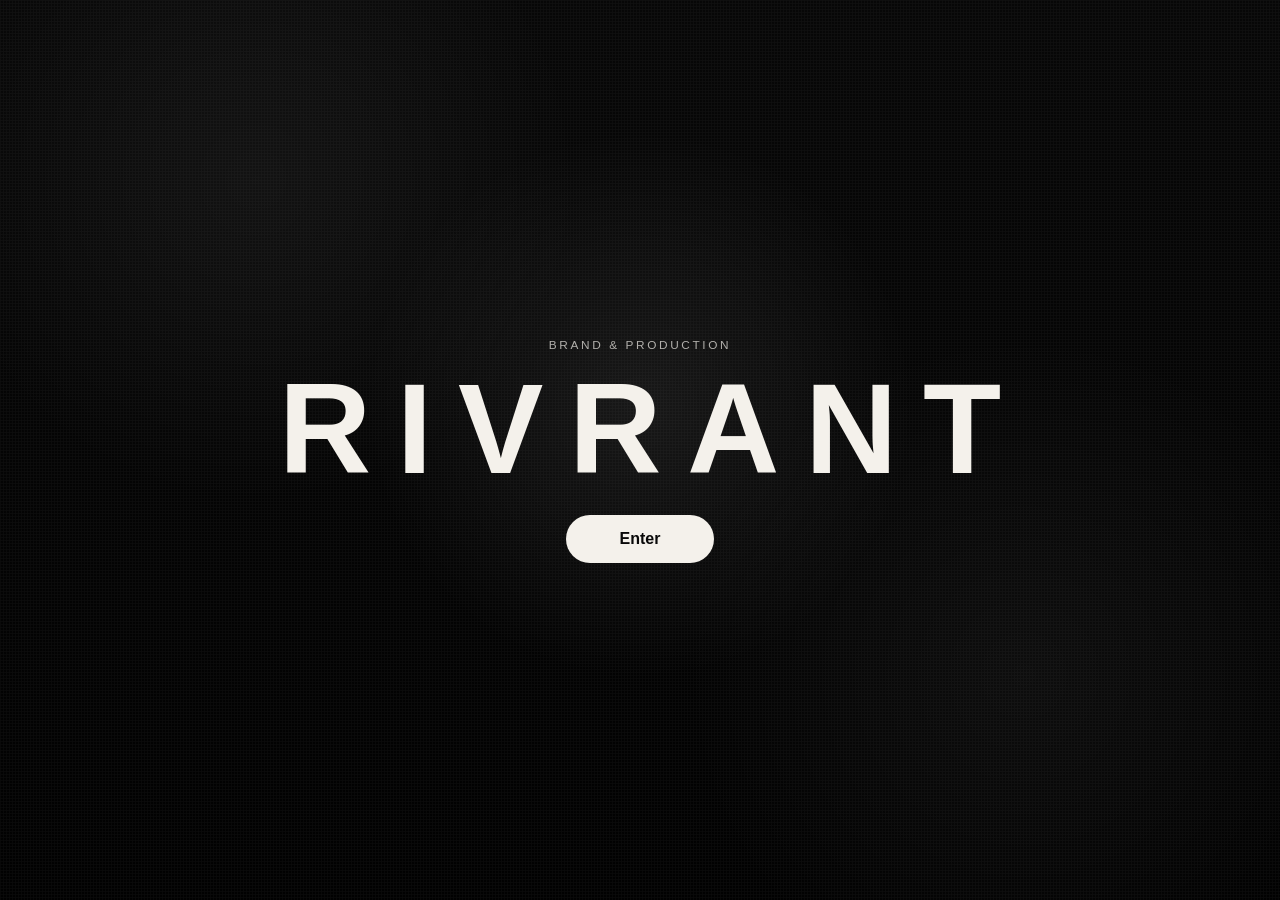
==== commit 2d6a5549: "Update index.html" ====
--- a/index.html
+++ b/index.html
@@ -14,7 +14,7 @@
   <main class="intro-container">
     <span class="eyebrow">Brand &amp; Production</span>
     <h1>RIVRANT</h1>
-    <a href="home.html" class="btn">Enter site</a>
+    <a href="home.html" class="btn">Enter</a>
   </main>
 </body>
 </html>
--- a/style.css
+++ b/style.css
@@ -148,7 +148,7 @@
   display: flex;
   justify-content: center;
   align-items: center;
-}}
+}
 
 .intro h1 {
   font-size: clamp(3.4rem, 12vw, 8rem);
@@ -1040,13 +1040,22 @@
   .contact-card textarea {
     padding: 13px 14px;
     border-radius: 14px;
-  }.intro-container {
-  position: relative;
-  z-index: 2;
-}}
-
-
-/* === RIVRANT FINAL MOBILE / CONTACT UPDATE === */
+  }
+}
+
+
+/* === FINAL CLEANUP: NO PARTICLES + MOBILE CONSISTENCY === */
+#particleOrbit {
+  display: none !important;
+}
+
+html:has(body.intro) {
+  width: 100%;
+  height: 100%;
+  overflow: hidden;
+  overscroll-behavior: none;
+}
+
 body.intro {
   width: 100%;
   height: 100vh;
@@ -1057,7 +1066,6 @@
   position: fixed;
   inset: 0;
   background: #030303;
-  overscroll-behavior: none;
 }
 
 body.intro .page-bg,
@@ -1069,21 +1077,21 @@
 body.intro .page-bg {
   z-index: 0;
   background:
-    radial-gradient(circle at 50% 46%, rgba(255,255,255,0.09), transparent 34%),
-    radial-gradient(circle at 22% 18%, rgba(255,255,255,0.045), transparent 26%),
-    radial-gradient(circle at 80% 78%, rgba(255,255,255,0.035), transparent 28%),
+    radial-gradient(circle at 50% 45%, rgba(255,255,255,0.08), transparent 34%),
+    radial-gradient(circle at 20% 20%, rgba(255,255,255,0.05), transparent 26%),
+    radial-gradient(circle at 80% 75%, rgba(255,255,255,0.045), transparent 28%),
     linear-gradient(180deg, #070707 0%, #010101 100%);
 }
 
 body.intro .noise {
   z-index: 1;
-  opacity: 0.03;
+  opacity: 0.035;
 }
 
 body.intro .intro-container {
   position: fixed;
   inset: 0;
-  z-index: 2;
+  z-index: 5;
   width: 100%;
   height: 100vh;
   height: 100svh;
@@ -1120,103 +1128,431 @@
   text-underline-offset: 4px;
 }
 
-.pricing-calculator {
+
+/* === POLICY SECTION === */
+.policy-section {
+  padding-top: 70px;
+}
+
+.policy-grid {
   display: grid;
-  grid-template-columns: 0.9fr 1.1fr;
+  grid-template-columns: repeat(3, minmax(0, 1fr));
+  gap: 18px;
+  margin-top: 30px;
+}
+
+.policy-card {
+  min-height: 240px;
+  padding: 24px;
+  border: 1px solid var(--line);
+  border-radius: 24px;
+  background:
+    radial-gradient(circle at 18% 0%, rgba(255,255,255,0.08), transparent 34%),
+    rgba(255,255,255,0.045);
+  box-shadow: var(--shadow);
+}
+
+.policy-card span {
+  display: inline-flex;
+  align-items: center;
+  justify-content: center;
+  width: 34px;
+  height: 34px;
+  margin-bottom: 18px;
+  border-radius: 999px;
+  border: 1px solid rgba(255,255,255,0.14);
+  color: rgba(244,241,235,0.7);
+  font-size: 0.76rem;
+  letter-spacing: 0.08em;
+}
+
+.policy-card h3 {
+  margin-bottom: 10px;
+  font-size: 1.08rem;
+}
+
+.policy-card p {
+  color: var(--muted);
+  line-height: 1.55;
+}
+
+@media (hover: hover) and (pointer: fine) {
+  .policy-card {
+    transition: transform 0.28s ease, border-color 0.28s ease, background 0.28s ease;
+  }
+
+  .policy-card:hover {
+    transform: translateY(-4px);
+    border-color: rgba(255,255,255,0.18);
+  }
+}
+
+@media (max-width: 980px) {
+  .policy-grid {
+    grid-template-columns: repeat(2, minmax(0, 1fr));
+  }
+}
+
+@media (max-width: 768px) {
+  .policy-section {
+    padding-top: 48px;
+  }
+
+  .policy-grid {
+    grid-template-columns: 1fr;
+    gap: 14px;
+    margin-top: 22px;
+  }
+
+  .policy-card {
+    min-height: auto;
+    padding: 18px;
+    border-radius: 18px;
+  }
+}
+
+/* === PRICING CALCULATOR === */
+/* === PREMIUM QUOTE BUILDER === */
+.pricing-section {
+  padding-top: 74px;
+}
+
+.pricing-header {
+  display: flex;
+  align-items: end;
+  justify-content: space-between;
   gap: 28px;
-  align-items: start;
-}
-
-.calculator-card {
+  margin-bottom: 30px;
+}
+
+.pricing-header-link {
+  flex: 0 0 auto;
+}
+
+.quote-builder {
+  display: grid;
+  grid-template-columns: minmax(0, 1.35fr) minmax(320px, 0.65fr);
+  gap: 18px;
+  align-items: stretch;
+}
+
+.quote-control-panel,
+.quote-summary-card {
+  border: 1px solid rgba(255,255,255,0.12);
+  border-radius: 28px;
+  background:
+    radial-gradient(circle at 10% 0%, rgba(255,255,255,0.075), transparent 30%),
+    linear-gradient(145deg, rgba(255,255,255,0.075), rgba(255,255,255,0.032));
+  box-shadow: var(--shadow);
+  overflow: hidden;
+}
+
+.quote-control-panel {
+  padding: 20px;
   display: grid;
   gap: 18px;
 }
 
-.calculator-row {
+.quote-block {
+  padding: 20px;
+  border: 1px solid rgba(255,255,255,0.09);
+  border-radius: 22px;
+  background: rgba(0,0,0,0.18);
+}
+
+.quote-block-head {
+  display: flex;
+  align-items: center;
+  gap: 12px;
+  margin-bottom: 16px;
+}
+
+.quote-block-head span {
+  display: inline-flex;
+  align-items: center;
+  justify-content: center;
+  width: 34px;
+  height: 34px;
+  border-radius: 999px;
+  border: 1px solid rgba(255,255,255,0.14);
+  color: rgba(244,241,235,0.75);
+  font-size: 0.76rem;
+  letter-spacing: 0.08em;
+}
+
+.quote-block-head h3 {
+  font-size: 1rem;
+  letter-spacing: -0.01em;
+}
+
+.package-grid {
   display: grid;
+  grid-template-columns: repeat(4, minmax(0, 1fr));
   gap: 10px;
 }
 
-.calculator-row label,
-.rush-option {
-  color: var(--muted);
-  font-size: 0.9rem;
-}
-
-.range-label {
+.package-card {
+  appearance: none;
+  text-align: left;
+  min-height: 160px;
+  padding: 16px;
+  border: 1px solid rgba(255,255,255,0.1);
+  border-radius: 18px;
+  background:
+    linear-gradient(180deg, rgba(255,255,255,0.055), rgba(255,255,255,0.022));
+  color: var(--text);
+  cursor: pointer;
+  display: flex;
+  flex-direction: column;
+  justify-content: space-between;
+  gap: 12px;
+  transition: transform 0.22s ease, border-color 0.22s ease, background 0.22s ease, box-shadow 0.22s ease;
+}
+
+.package-card:hover,
+.package-card.is-active {
+  transform: translateY(-2px);
+  border-color: rgba(255,255,255,0.32);
+  background:
+    radial-gradient(circle at 20% 0%, rgba(255,255,255,0.14), transparent 48%),
+    rgba(255,255,255,0.075);
+  box-shadow: 0 20px 54px rgba(0,0,0,0.35);
+}
+
+.package-kicker {
+  color: rgba(244,241,235,0.62);
+  font-size: 0.68rem;
+  letter-spacing: 0.18em;
+  text-transform: uppercase;
+}
+
+.package-card strong {
+  display: block;
+  font-size: 1.08rem;
+  line-height: 1.05;
+  letter-spacing: -0.02em;
+}
+
+.package-card small {
+  display: block;
+  color: rgba(244,241,235,0.6);
+  font-size: 0.82rem;
+  line-height: 1.35;
+}
+
+.quote-split {
+  display: grid;
+  grid-template-columns: 0.85fr 1.15fr;
+  gap: 18px;
+  align-items: start;
+}
+
+.slider-card {
+  padding: 18px;
+  border-radius: 18px;
+  border: 1px solid rgba(255,255,255,0.09);
+  background: rgba(255,255,255,0.04);
+}
+
+.slider-meta {
   display: flex;
   align-items: center;
   justify-content: space-between;
-  gap: 16px;
-}
-
-.range-label strong {
-  color: var(--text);
-  font-size: 0.95rem;
-}
-
-.calculator-card select,
-.calculator-card input[type="range"] {
+  gap: 14px;
+  margin-bottom: 16px;
+}
+
+.slider-meta label {
+  color: var(--muted);
+  font-size: 0.9rem;
+}
+
+.slider-meta strong {
+  font-size: 1.28rem;
+  letter-spacing: -0.03em;
+}
+
+.slider-card input[type="range"] {
   width: 100%;
-}
-
-.calculator-card select {
-  padding: 14px 16px;
-  border-radius: 16px;
-  border: 1px solid var(--line);
-  background: rgba(255,255,255,0.04);
-  color: var(--text);
-  font: inherit;
-}
-
-.calculator-card option {
-  background: #111;
-  color: var(--text);
-}
-
-.calculator-card input[type="range"] {
   accent-color: var(--text);
 }
 
-.rush-option {
+.add-on-grid {
   display: flex;
+  flex-wrap: wrap;
+  gap: 10px;
+}
+
+.addon-chip {
+  position: relative;
+  cursor: pointer;
+}
+
+.addon-chip input {
+  position: absolute;
+  opacity: 0;
+  pointer-events: none;
+}
+
+.addon-chip span {
+  display: inline-flex;
+  min-height: 42px;
   align-items: center;
-  gap: 10px;
-  cursor: pointer;
-}
-
-.rush-option input {
-  width: auto;
-}
-
-.estimate-box {
+  justify-content: center;
+  padding: 10px 14px;
+  border-radius: 999px;
+  border: 1px solid rgba(255,255,255,0.12);
+  background: rgba(255,255,255,0.035);
+  color: rgba(244,241,235,0.76);
+  font-size: 0.88rem;
+  transition: border-color 0.2s ease, background 0.2s ease, color 0.2s ease, transform 0.2s ease;
+}
+
+.addon-chip input:checked + span {
+  border-color: rgba(255,255,255,0.36);
+  background: var(--text);
+  color: #080808;
+  transform: translateY(-1px);
+}
+
+.quote-summary-card {
+  position: sticky;
+  top: 96px;
+  align-self: start;
+  padding: 28px;
+  min-height: 100%;
+  background:
+    radial-gradient(circle at 24% 0%, rgba(255,255,255,0.16), transparent 32%),
+    linear-gradient(160deg, rgba(255,255,255,0.12), rgba(255,255,255,0.045));
+}
+
+.estimate-label {
+  color: rgba(244,241,235,0.66);
+  font-size: 0.72rem;
+  text-transform: uppercase;
+  letter-spacing: 0.18em;
+}
+
+.estimate-total {
+  margin-top: 14px;
+  font-size: clamp(3rem, 6vw, 5.6rem);
+  line-height: 0.88;
+  letter-spacing: -0.075em;
+}
+
+.quote-summary-card p {
+  color: rgba(244,241,235,0.72);
+  margin-top: 16px;
+}
+
+.estimate-divider {
+  height: 1px;
+  margin: 24px 0;
+  background: rgba(255,255,255,0.12);
+}
+
+.quote-breakdown {
+  display: grid;
+  gap: 14px;
+}
+
+.quote-breakdown div {
   display: flex;
-  align-items: center;
+  align-items: baseline;
   justify-content: space-between;
   gap: 18px;
-  padding: 20px;
-  border-radius: 20px;
-  border: 1px solid rgba(255,255,255,0.16);
-  background: rgba(255,255,255,0.08);
-}
-
-.estimate-box span {
-  color: var(--muted);
-}
-
-.estimate-box strong {
-  font-size: clamp(1.8rem, 4vw, 3rem);
-  letter-spacing: -0.04em;
+}
+
+.quote-breakdown dt {
+  color: rgba(244,241,235,0.56);
+  font-size: 0.84rem;
+}
+
+.quote-breakdown dd {
+  color: var(--text);
+  font-size: 0.92rem;
+  text-align: right;
+  max-width: 58%;
+}
+
+.quote-email-btn {
+  width: 100%;
+  margin-top: 28px;
+}
+
+.estimate-note {
+  display: block;
+  margin-top: 14px;
+  color: rgba(244,241,235,0.52);
+  font-size: 0.78rem;
+  line-height: 1.45;
 }
 
 .headshot-section {
   padding-top: 0;
 }
 
-@media (max-width: 980px) {
-  .pricing-calculator {
-    grid-template-columns: 1fr;
-  }
+/* === LIVE INSTAGRAM FEED SECTION === */
+.instagram-section {
+  padding-top: 70px;
+}
+
+.instagram-head {
+  display: flex;
+  justify-content: space-between;
+  align-items: end;
+  gap: 24px;
+  margin-bottom: 28px;
+}
+
+.instagram-cta {
+  flex: 0 0 auto;
+}
+
+.instagram-widget-shell {
+  min-height: 360px;
+  border: 1px solid var(--line);
+  border-radius: 26px;
+  background:
+    radial-gradient(circle at 18% 12%, rgba(255,255,255,0.08), transparent 28%),
+    rgba(255,255,255,0.045);
+  box-shadow: var(--shadow);
+  overflow: hidden;
+  padding: 18px;
+}
+
+.instagram-widget-shell iframe,
+.instagram-widget-shell .elfsight-app,
+.instagram-widget-shell [class*="elfsight-app"] {
+  width: 100%;
+  max-width: 100%;
+  border: 0;
+}
+
+.instagram-widget-placeholder {
+  min-height: 324px;
+  display: flex;
+  flex-direction: column;
+  align-items: center;
+  justify-content: center;
+  text-align: center;
+  padding: 34px;
+  border: 1px dashed rgba(255,255,255,0.2);
+  border-radius: 20px;
+  background: rgba(0,0,0,0.2);
+}
+
+.instagram-widget-placeholder h3 {
+  max-width: 520px;
+  font-size: clamp(1.4rem, 3vw, 2.4rem);
+  line-height: 1;
+  letter-spacing: -0.04em;
+  margin-bottom: 12px;
+}
+
+.instagram-widget-placeholder p {
+  max-width: 520px;
+  color: var(--muted);
 }
 
 @media (max-width: 768px) {
@@ -1257,6 +1593,7 @@
     display: inline-flex;
     align-items: center;
     justify-content: center;
+    width: auto;
     min-height: 32px;
     padding: 7px 12px;
     border: 1px solid var(--line);
@@ -1288,15 +1625,30 @@
     padding: 0 24px;
   }
 
-  .pricing-calculator {
+  .instagram-section {
+    padding-top: 48px;
+  }
+
+  .instagram-head {
+    display: grid;
     gap: 18px;
-  }
-
-  .estimate-box {
-    align-items: flex-start;
-    flex-direction: column;
-    gap: 8px;
-    padding: 18px;
+    margin-bottom: 22px;
+  }
+
+  .instagram-cta {
+    width: fit-content;
+  }
+
+  .instagram-widget-shell {
+    min-height: 300px;
+    border-radius: 18px;
+    padding: 12px;
+  }
+
+  .instagram-widget-placeholder {
+    min-height: 276px;
+    padding: 24px 18px;
+    border-radius: 16px;
   }
 }
 
@@ -1306,3 +1658,64 @@
     grid-template-columns: none;
   }
 }
+
+
+@media (max-width: 1100px) {
+  .package-grid {
+    grid-template-columns: repeat(2, minmax(0, 1fr));
+  }
+
+  .quote-builder,
+  .quote-split {
+    grid-template-columns: 1fr;
+  }
+
+  .quote-summary-card {
+    position: relative;
+    top: auto;
+  }
+}
+
+@media (max-width: 768px) {
+  .pricing-header {
+    display: grid;
+    gap: 18px;
+  }
+
+  .pricing-header-link {
+    width: fit-content;
+  }
+
+  .quote-control-panel,
+  .quote-summary-card {
+    border-radius: 20px;
+  }
+
+  .quote-control-panel,
+  .quote-block,
+  .quote-summary-card {
+    padding: 16px;
+  }
+
+  .package-grid {
+    grid-template-columns: 1fr;
+  }
+
+  .package-card {
+    min-height: 124px;
+  }
+
+  .estimate-total {
+    font-size: clamp(2.8rem, 16vw, 4.4rem);
+  }
+
+  .quote-breakdown div {
+    display: grid;
+    gap: 4px;
+  }
+
+  .quote-breakdown dd {
+    max-width: 100%;
+    text-align: left;
+  }
+}
